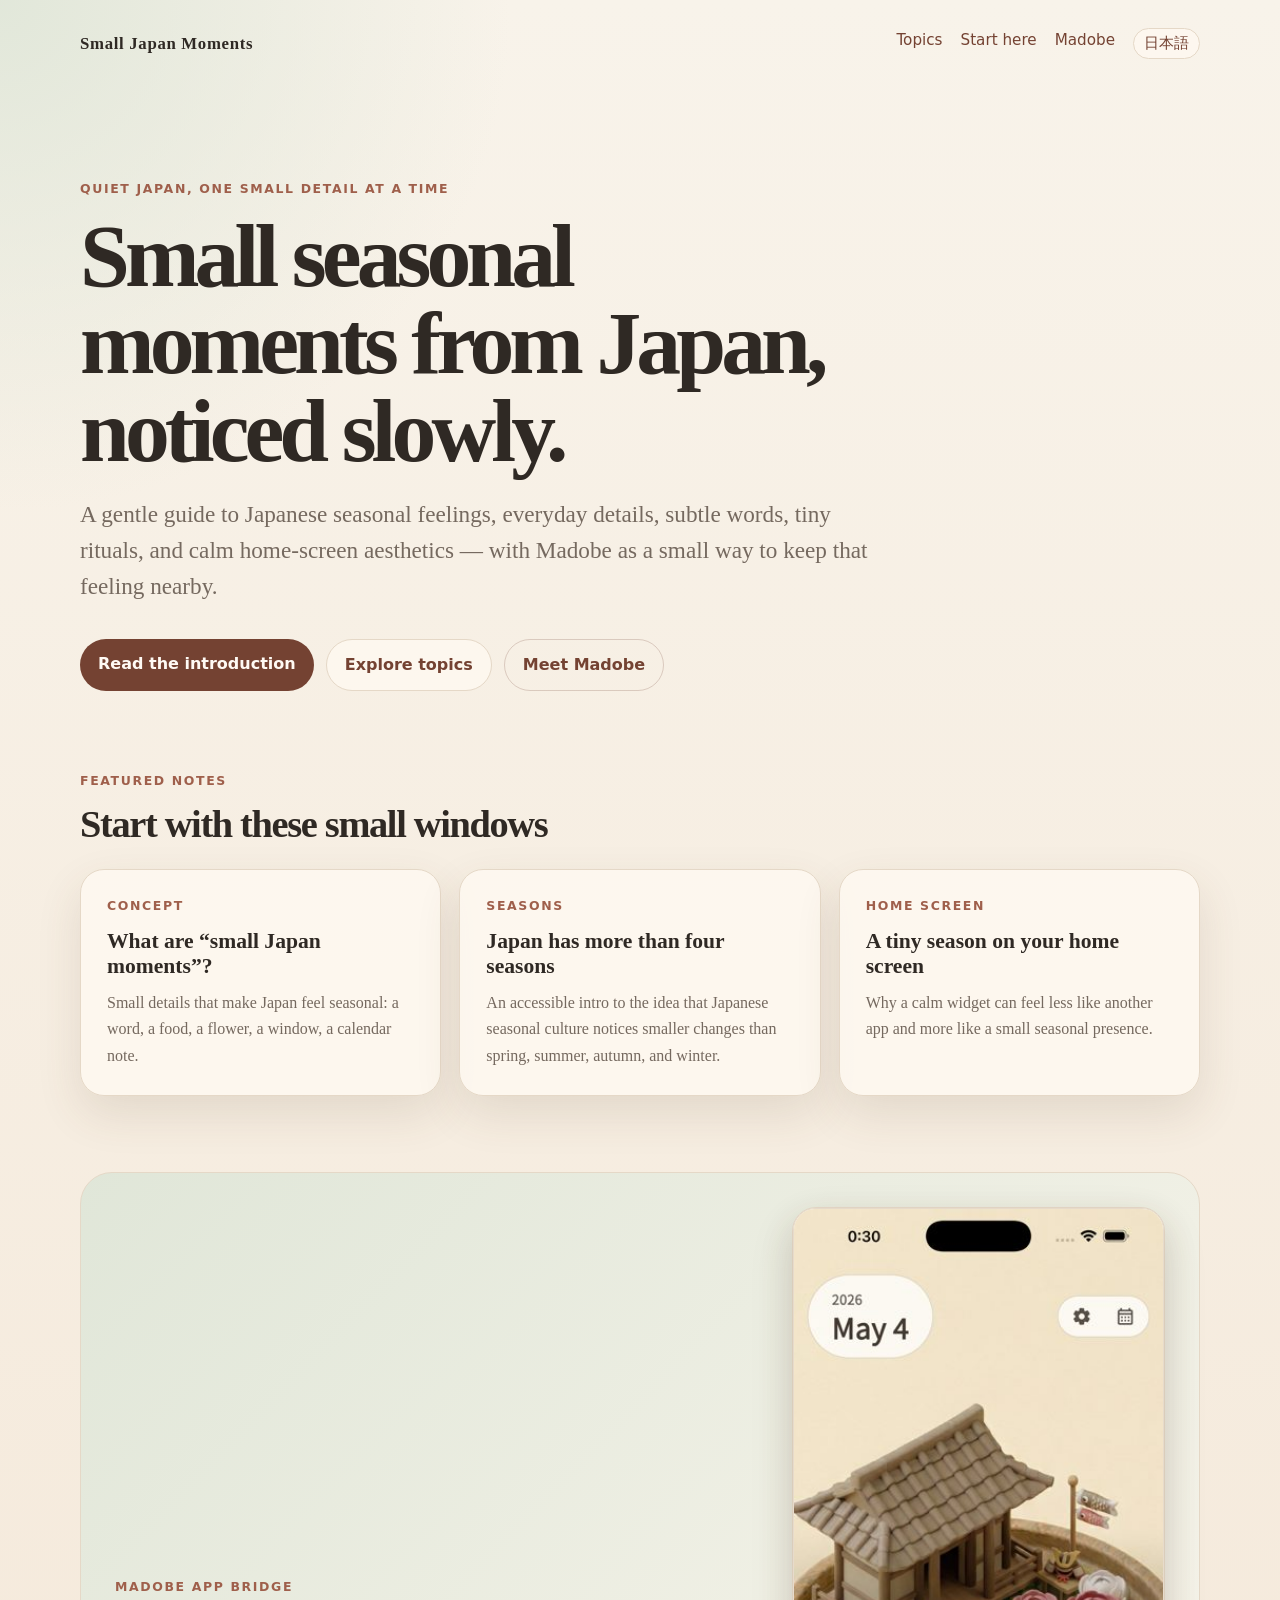
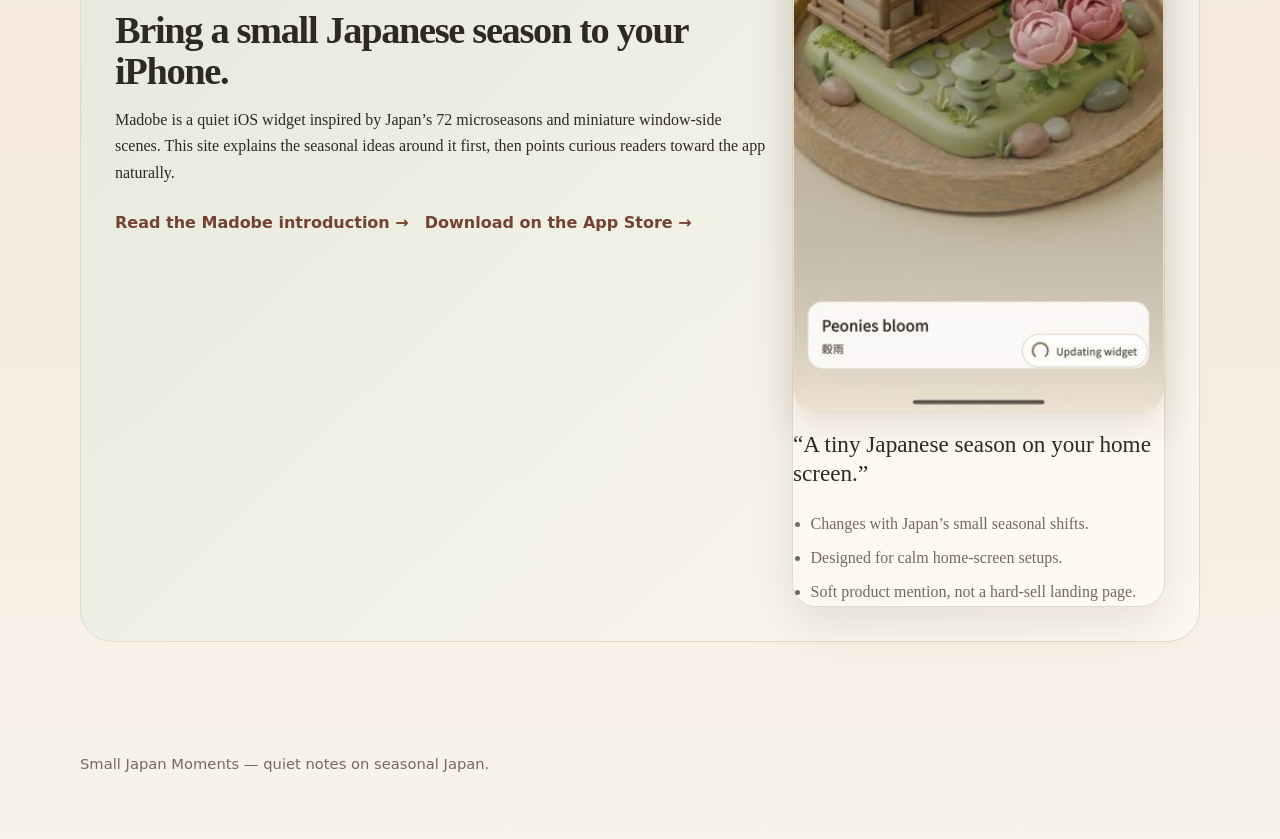
==== index.html @ ea88d4c5 "openclaw: add Madobe app store CTA and screenshots" ====
<!doctype html>
<html lang="en">
  <head>
    <meta charset="utf-8">
    <meta name="viewport" content="width=device-width, initial-scale=1">
    <title>Small Japan Moments | Quiet Japanese seasons and Madobe</title>
    <meta name="description" content="Quiet notes on Japanese seasons, small daily rituals, subtle words, cozy home-screen moments, and Madobe — a tiny Japanese season for your iPhone.">
    <link rel="stylesheet" href="styles.css">
    <link rel="alternate" hreflang="ja" href="ja/index.html">
    <link rel="alternate" hreflang="en" href="index.html">
  </head>
  <body>
    <header class="site-header">
      <a class="brand" href="index.html">Small Japan Moments</a>
      <nav aria-label="Main navigation">
        <a href="topics.html">Topics</a>
        <a href="articles/what-are-small-japan-moments.html">Start here</a>
        <a href="madobe.html">Madobe</a>
        <a class="lang-switch" href="ja/index.html" lang="ja">日本語</a>
      </nav>
    </header>

    <main>
      <section class="hero">
        <p class="eyebrow">Quiet Japan, one small detail at a time</p>
        <h1>Small seasonal moments from Japan, noticed slowly.</h1>
        <p class="lead">A gentle guide to Japanese seasonal feelings, everyday details, subtle words, tiny rituals, and calm home-screen aesthetics — with Madobe as a small way to keep that feeling nearby.</p>
        <div class="hero-actions">
          <a class="button" href="articles/what-are-small-japan-moments.html">Read the introduction</a>
          <a class="button secondary" href="topics.html">Explore topics</a>
          <a class="button ghost" href="madobe.html">Meet Madobe</a>
        </div>
      </section>

      <section class="grid-section" aria-labelledby="featured-title">
        <div class="section-heading">
          <p class="eyebrow">Featured notes</p>
          <h2 id="featured-title">Start with these small windows</h2>
        </div>
        <div class="card-grid">
          <article class="card">
            <p class="card-kicker">Concept</p>
            <h3><a href="articles/what-are-small-japan-moments.html">What are “small Japan moments”?</a></h3>
            <p>Small details that make Japan feel seasonal: a word, a food, a flower, a window, a calendar note.</p>
          </article>
          <article class="card">
            <p class="card-kicker">Seasons</p>
            <h3><a href="articles/japan-has-more-than-four-seasons.html">Japan has more than four seasons</a></h3>
            <p>An accessible intro to the idea that Japanese seasonal culture notices smaller changes than spring, summer, autumn, and winter.</p>
          </article>
          <article class="card">
            <p class="card-kicker">Home screen</p>
            <h3><a href="articles/a-tiny-season-on-your-home-screen.html">A tiny season on your home screen</a></h3>
            <p>Why a calm widget can feel less like another app and more like a small seasonal presence.</p>
          </article>
        </div>
      </section>

      <section class="madobe-bridge" aria-labelledby="madobe-title">
        <div>
          <p class="eyebrow">Madobe app bridge</p>
          <h2 id="madobe-title">Bring a small Japanese season to your iPhone.</h2>
          <p>Madobe is a quiet iOS widget inspired by Japan’s 72 microseasons and miniature window-side scenes. This site explains the seasonal ideas around it first, then points curious readers toward the app naturally.</p>
          <div class="inline-actions">
            <a class="text-link" href="madobe.html">Read the Madobe introduction →</a>
            <a class="text-link" href="https://apps.apple.com/app/id6761128780">Download on the App Store →</a>
          </div>
        </div>
        <div class="bridge-box">
          <img class="bridge-image" src="assets/madobe/madobe-peonies.jpg" alt="Madobe iPhone screen showing a miniature seasonal scene with peonies.">
          <p class="quote">“A tiny Japanese season on your home screen.”</p>
          <ul class="quiet-list">
            <li>Changes with Japan’s small seasonal shifts.</li>
            <li>Designed for calm home-screen setups.</li>
            <li>Soft product mention, not a hard-sell landing page.</li>
          </ul>
        </div>
      </section>
    </main>

    <footer class="site-footer">
      <p>Small Japan Moments — quiet notes on seasonal Japan.</p>
    </footer>
  </body>
</html>
---- styles.css ----
:root {
  --bg: #f8f3ea;
  --paper: #fffaf2;
  --ink: #2f2924;
  --muted: #75695f;
  --line: #e5d8c7;
  --accent: #9f5f4b;
  --accent-dark: #744232;
  --sage: #dfe6d8;
  --shadow: 0 18px 45px rgba(87, 64, 45, 0.12);
}

* { box-sizing: border-box; }

body {
  margin: 0;
  font-family: Georgia, "Times New Roman", serif;
  color: var(--ink);
  background:
    radial-gradient(circle at top left, rgba(223, 230, 216, 0.9), transparent 32rem),
    linear-gradient(180deg, var(--bg), #f5eadc 70%, var(--bg));
  line-height: 1.65;
}

a { color: var(--accent-dark); }

a:hover { color: var(--accent); }

.site-header,
.site-footer {
  width: min(1120px, calc(100% - 32px));
  margin: 0 auto;
}

.site-header {
  display: flex;
  justify-content: space-between;
  gap: 24px;
  align-items: center;
  padding: 28px 0;
}

.brand {
  color: var(--ink);
  font-size: 1.05rem;
  font-weight: 700;
  letter-spacing: 0.04em;
  text-decoration: none;
}

nav {
  display: flex;
  gap: 18px;
  font-family: ui-sans-serif, system-ui, -apple-system, BlinkMacSystemFont, "Segoe UI", sans-serif;
  font-size: 0.95rem;
}

nav a { text-decoration: none; }

main {
  width: min(1120px, calc(100% - 32px));
  margin: 0 auto;
}

.hero {
  padding: 92px 0 80px;
  max-width: 820px;
}

.eyebrow,
.card-kicker {
  margin: 0 0 12px;
  color: var(--accent);
  font-family: ui-sans-serif, system-ui, -apple-system, BlinkMacSystemFont, "Segoe UI", sans-serif;
  font-size: 0.78rem;
  font-weight: 700;
  letter-spacing: 0.13em;
  text-transform: uppercase;
}

h1,
h2,
h3,
p { margin-top: 0; }

h1 {
  margin-bottom: 22px;
  font-size: clamp(2.6rem, 7vw, 5.9rem);
  line-height: 0.98;
  letter-spacing: -0.055em;
}

h2 {
  margin-bottom: 14px;
  font-size: clamp(1.8rem, 3vw, 3rem);
  line-height: 1.08;
  letter-spacing: -0.035em;
}

h3 {
  margin-bottom: 10px;
  font-size: 1.35rem;
  line-height: 1.18;
}

.lead {
  color: var(--muted);
  font-size: clamp(1.15rem, 2vw, 1.45rem);
  line-height: 1.55;
}

.hero-actions {
  display: flex;
  flex-wrap: wrap;
  gap: 12px;
  margin-top: 34px;
}

.button {
  display: inline-flex;
  border-radius: 999px;
  padding: 12px 18px;
  background: var(--accent-dark);
  color: #fffaf4;
  font-family: ui-sans-serif, system-ui, -apple-system, BlinkMacSystemFont, "Segoe UI", sans-serif;
  font-weight: 700;
  text-decoration: none;
}

.button.secondary {
  border: 1px solid var(--line);
  background: rgba(255, 250, 242, 0.74);
  color: var(--accent-dark);
}

.button.ghost {
  border: 1px solid rgba(116, 66, 50, 0.22);
  background: transparent;
  color: var(--accent-dark);
}

.text-link {
  display: inline-flex;
  margin-top: 8px;
  color: var(--accent-dark);
  font-family: ui-sans-serif, system-ui, -apple-system, BlinkMacSystemFont, "Segoe UI", sans-serif;
  font-weight: 700;
  text-decoration: none;
}

.quiet-list {
  margin: 16px 0 0;
  padding-left: 1.1rem;
  color: var(--muted);
}

.quiet-list li + li { margin-top: 8px; }

.feature-stack {
  display: grid;
  gap: 18px;
  margin-top: 34px;
}

.feature-stack section {
  border-left: 3px solid var(--accent);
  padding-left: 20px;
}

.cta-box h2 { margin-bottom: 10px; }

.grid-section,
.madobe-bridge,
.page,
.article {
  margin-bottom: 76px;
}

.section-heading {
  max-width: 720px;
  margin-bottom: 24px;
}

.card-grid {
  display: grid;
  grid-template-columns: repeat(3, minmax(0, 1fr));
  gap: 18px;
}

.card,
.note-box,
.topic-list section,
.bridge-box {
  border: 1px solid var(--line);
  border-radius: 24px;
  background: rgba(255, 250, 242, 0.78);
  box-shadow: var(--shadow);
}

.card { padding: 26px; }
.card h3 a { color: var(--ink); text-decoration: none; }
.card p:last-child { color: var(--muted); margin-bottom: 0; }

.madobe-bridge {
  display: grid;
  grid-template-columns: minmax(0, 1.4fr) minmax(280px, 0.8fr);
  gap: 24px;
  align-items: center;
  padding: 34px;
  border-radius: 32px;
  background: linear-gradient(135deg, rgba(223, 230, 216, 0.95), rgba(255, 250, 242, 0.88));
  border: 1px solid var(--line);
}

.quote {
  font-size: 1.45rem;
  line-height: 1.25;
}

.muted { color: var(--muted); }

.page,
.article {
  max-width: 780px;
  padding-top: 58px;
}

.article p:not(.eyebrow),
.page p:not(.eyebrow) {
  font-size: 1.08rem;
}

.note-box {
  margin-top: 34px;
  padding: 24px;
}

.topic-list {
  display: grid;
  gap: 16px;
  margin-top: 32px;
}

.topic-list section { padding: 24px; }
.topic-list p { color: var(--muted); margin-bottom: 0; }

.site-footer {
  padding: 34px 0 48px;
  color: var(--muted);
  font-family: ui-sans-serif, system-ui, -apple-system, BlinkMacSystemFont, "Segoe UI", sans-serif;
  font-size: 0.92rem;
}

@media (max-width: 760px) {
  .site-header {
    align-items: flex-start;
    flex-direction: column;
  }

  .hero { padding-top: 54px; }

  .card-grid,
  .madobe-bridge {
    grid-template-columns: 1fr;
  }

  .madobe-bridge { padding: 24px; }
}

.lang-switch {
  border: 1px solid var(--line);
  border-radius: 999px;
  padding: 2px 10px;
  background: rgba(255, 250, 242, 0.72);
}

:lang(ja) body {
  font-family: "Hiragino Mincho ProN", "Yu Mincho", YuMincho, "Noto Serif JP", Georgia, serif;
}

:lang(ja) nav,
:lang(ja) .eyebrow,
:lang(ja) .card-kicker,
:lang(ja) .button,
:lang(ja) .site-footer {
  font-family: ui-sans-serif, system-ui, -apple-system, BlinkMacSystemFont, "Segoe UI", "Hiragino Sans", "Yu Gothic", sans-serif;
}

.inline-actions {
  display: flex;
  flex-wrap: wrap;
  gap: 16px;
  align-items: center;
}

.bridge-image,
.app-hero img,
.screenshot-grid img {
  display: block;
  width: 100%;
  height: auto;
  border-radius: 22px;
  border: 1px solid rgba(229, 216, 199, 0.9);
  box-shadow: 0 14px 34px rgba(87, 64, 45, 0.14);
}

.bridge-image {
  margin-bottom: 18px;
}

.app-hero {
  max-width: 460px;
  margin: 34px 0 12px;
}

.screenshot-gallery {
  margin-top: 42px;
}

.screenshot-grid {
  display: grid;
  grid-template-columns: repeat(3, minmax(0, 1fr));
  gap: 16px;
  margin-top: 20px;
}

.cta-box .button {
  margin-top: 10px;
}

@media (max-width: 760px) {
  .screenshot-grid {
    grid-template-columns: 1fr;
  }

  .app-hero {
    max-width: 100%;
  }
}
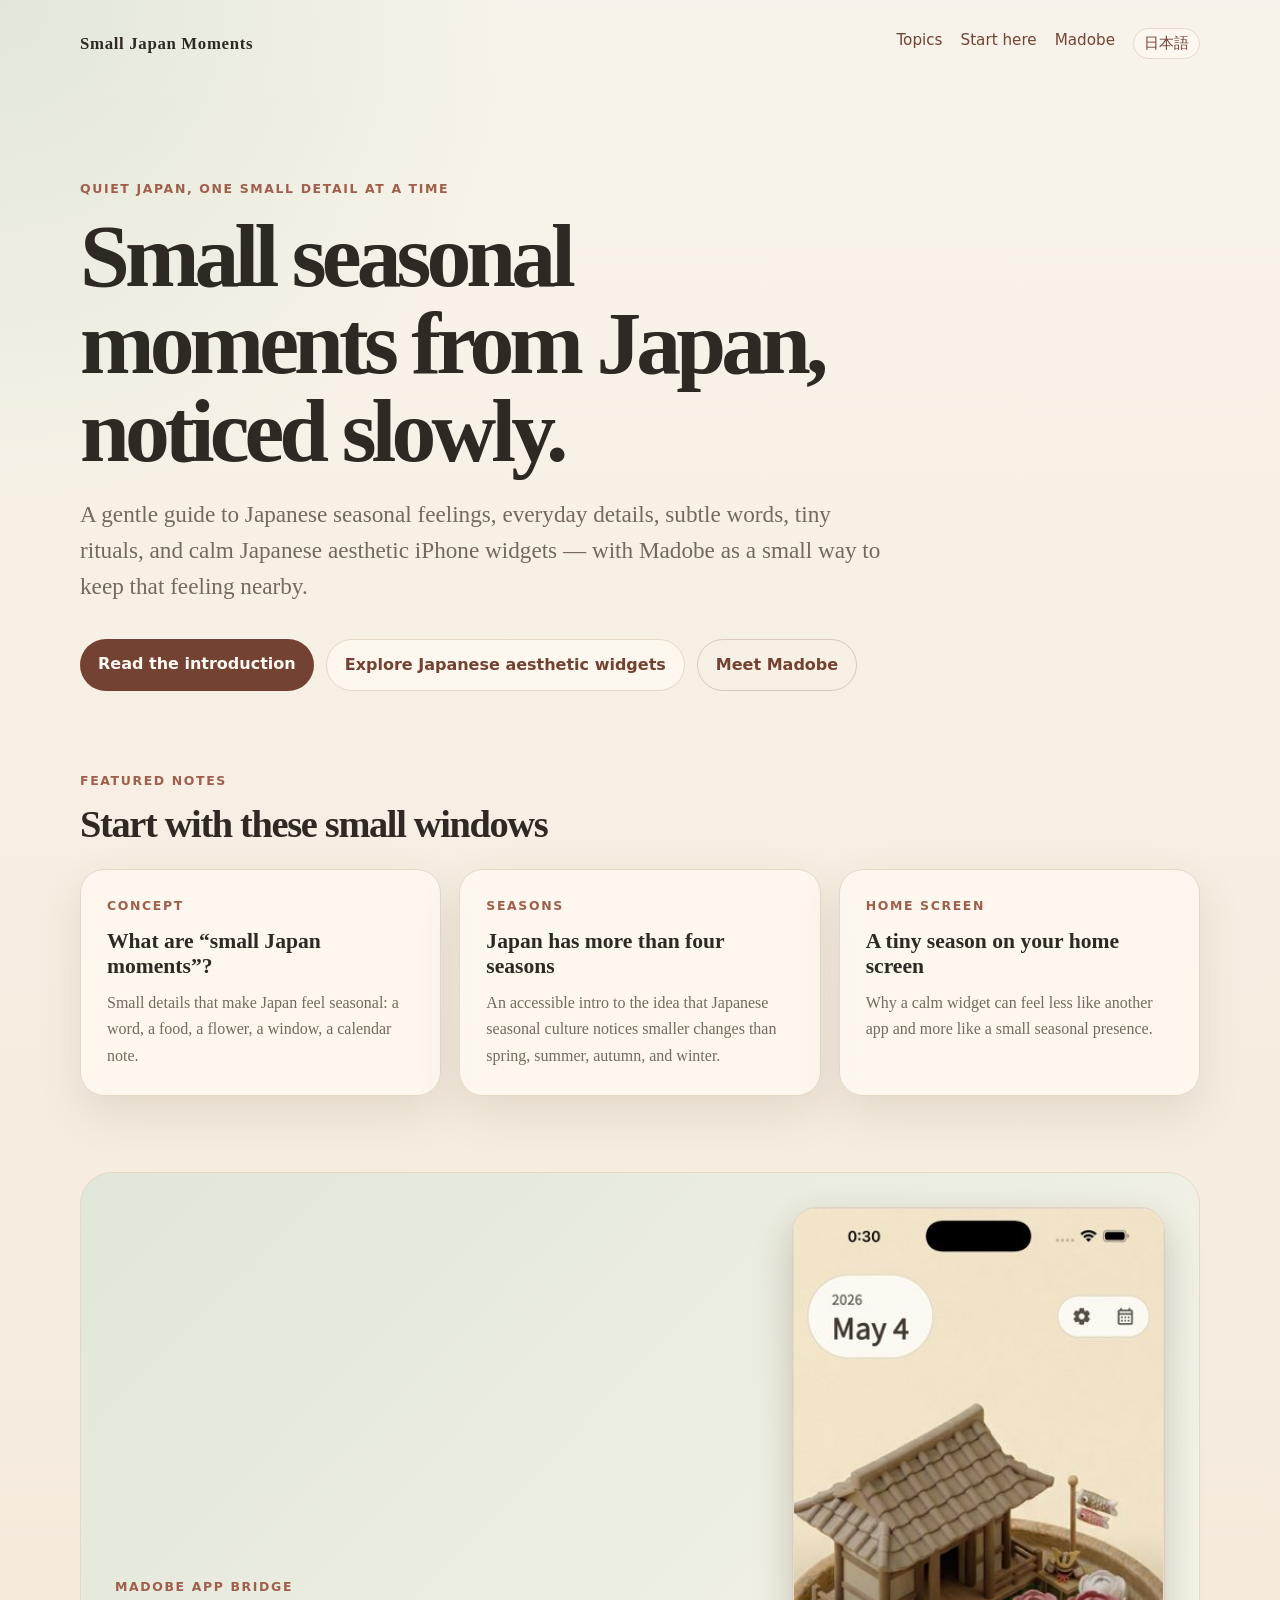
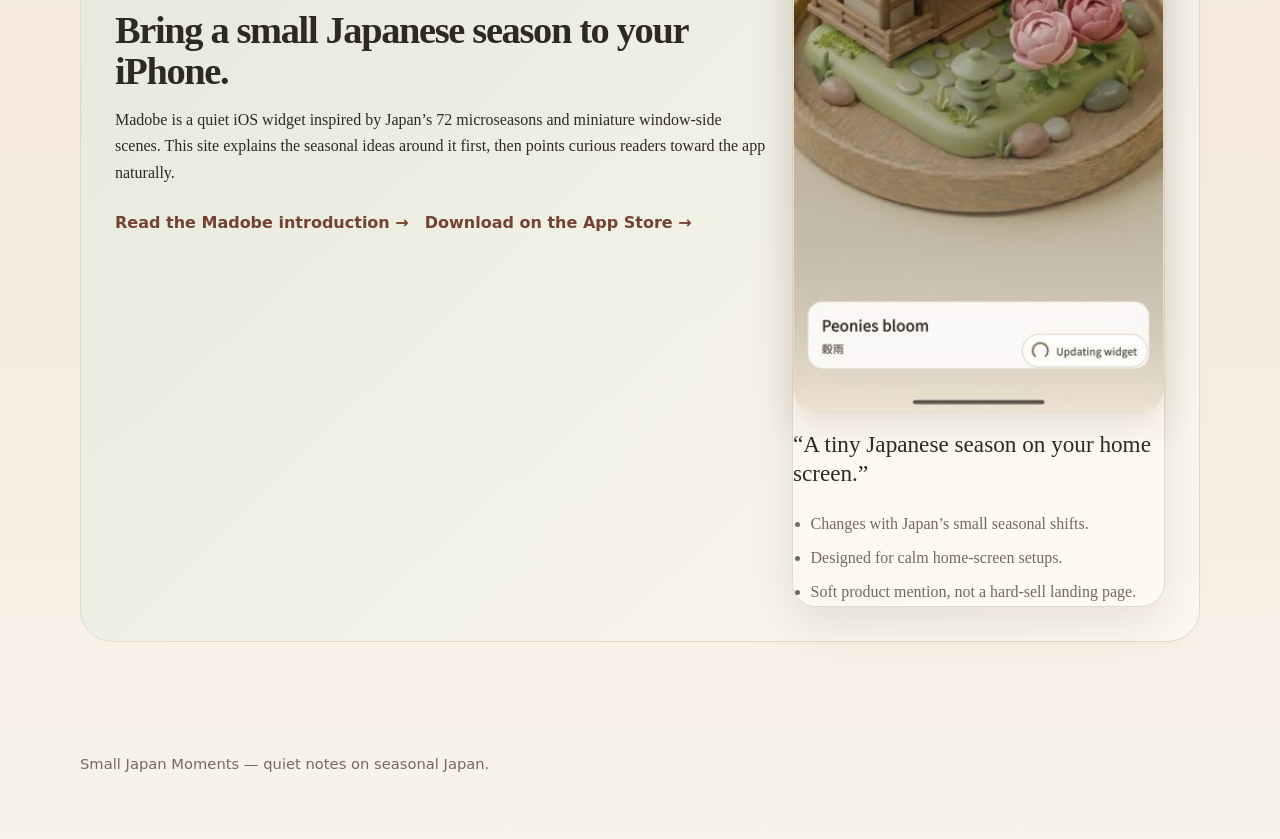
==== commit 9fddee8c: "Improve Japanese widget homepage intent" ====
--- a/index.html
+++ b/index.html
@@ -24,10 +24,10 @@
       <section class="hero">
         <p class="eyebrow">Quiet Japan, one small detail at a time</p>
         <h1>Small seasonal moments from Japan, noticed slowly.</h1>
-        <p class="lead">A gentle guide to Japanese seasonal feelings, everyday details, subtle words, tiny rituals, and calm home-screen aesthetics — with Madobe as a small way to keep that feeling nearby.</p>
+        <p class="lead">A gentle guide to Japanese seasonal feelings, everyday details, subtle words, tiny rituals, and calm Japanese aesthetic iPhone widgets — with Madobe as a small way to keep that feeling nearby.</p>
         <div class="hero-actions">
           <a class="button" href="articles/what-are-small-japan-moments.html">Read the introduction</a>
-          <a class="button secondary" href="topics.html">Explore topics</a>
+          <a class="button secondary" href="topics.html">Explore Japanese aesthetic widgets</a>
           <a class="button ghost" href="madobe.html">Meet Madobe</a>
         </div>
       </section>
--- a/styles.css
+++ b/styles.css
@@ -337,3 +337,49 @@
     max-width: 100%;
   }
 }
+
+.topic-chooser {
+  margin: 34px 0;
+  padding: 24px;
+  border: 1px solid var(--line);
+  border-radius: 24px;
+  background: rgba(255, 250, 242, 0.72);
+}
+
+.topic-chooser h2 {
+  margin-top: 0;
+}
+
+.chooser-grid {
+  display: grid;
+  grid-template-columns: repeat(3, minmax(0, 1fr));
+  gap: 14px;
+}
+
+.chooser-grid a {
+  display: block;
+  padding: 18px;
+  border: 1px solid rgba(229, 216, 199, 0.9);
+  border-radius: 18px;
+  background: rgba(255, 255, 255, 0.72);
+  text-decoration: none;
+  color: inherit;
+}
+
+.chooser-grid strong,
+.chooser-grid span {
+  display: block;
+}
+
+.chooser-grid span {
+  margin-top: 8px;
+  color: var(--muted);
+  font-size: 0.95rem;
+  line-height: 1.55;
+}
+
+@media (max-width: 760px) {
+  .chooser-grid {
+    grid-template-columns: 1fr;
+  }
+}
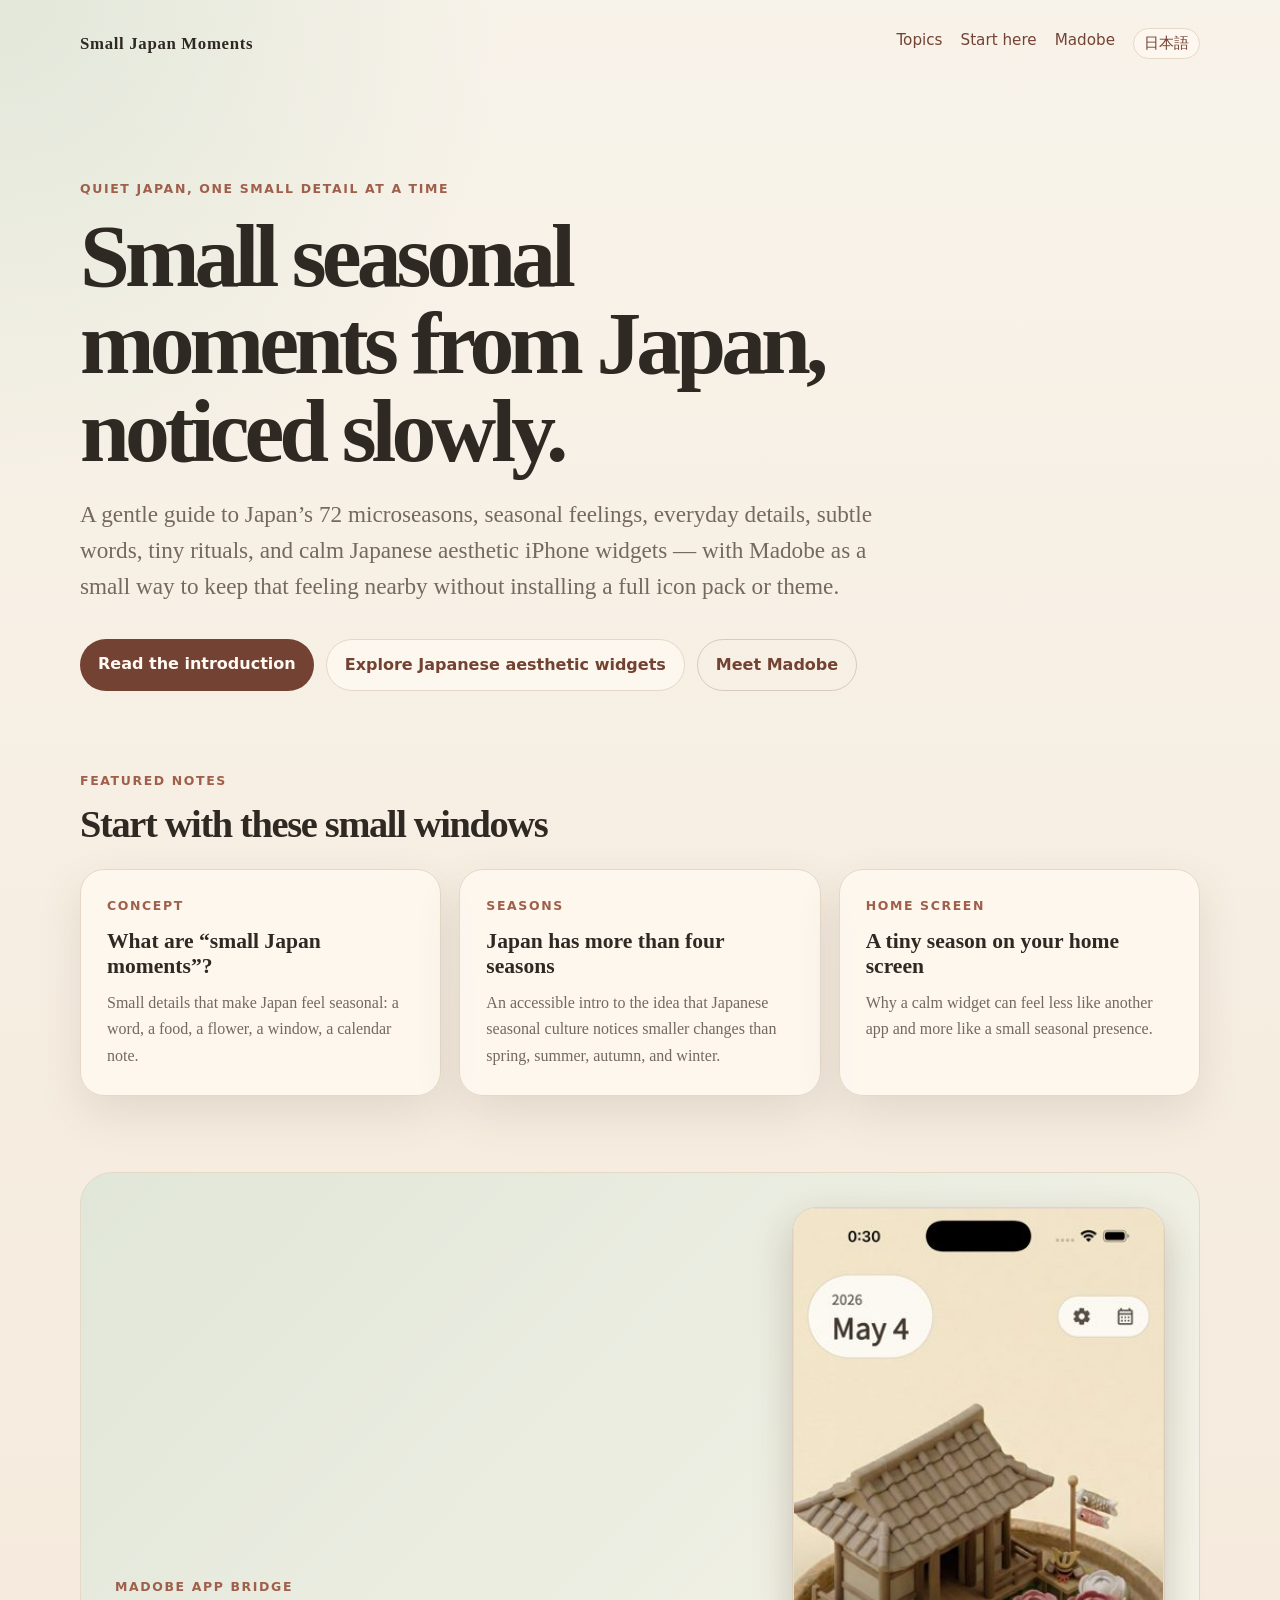
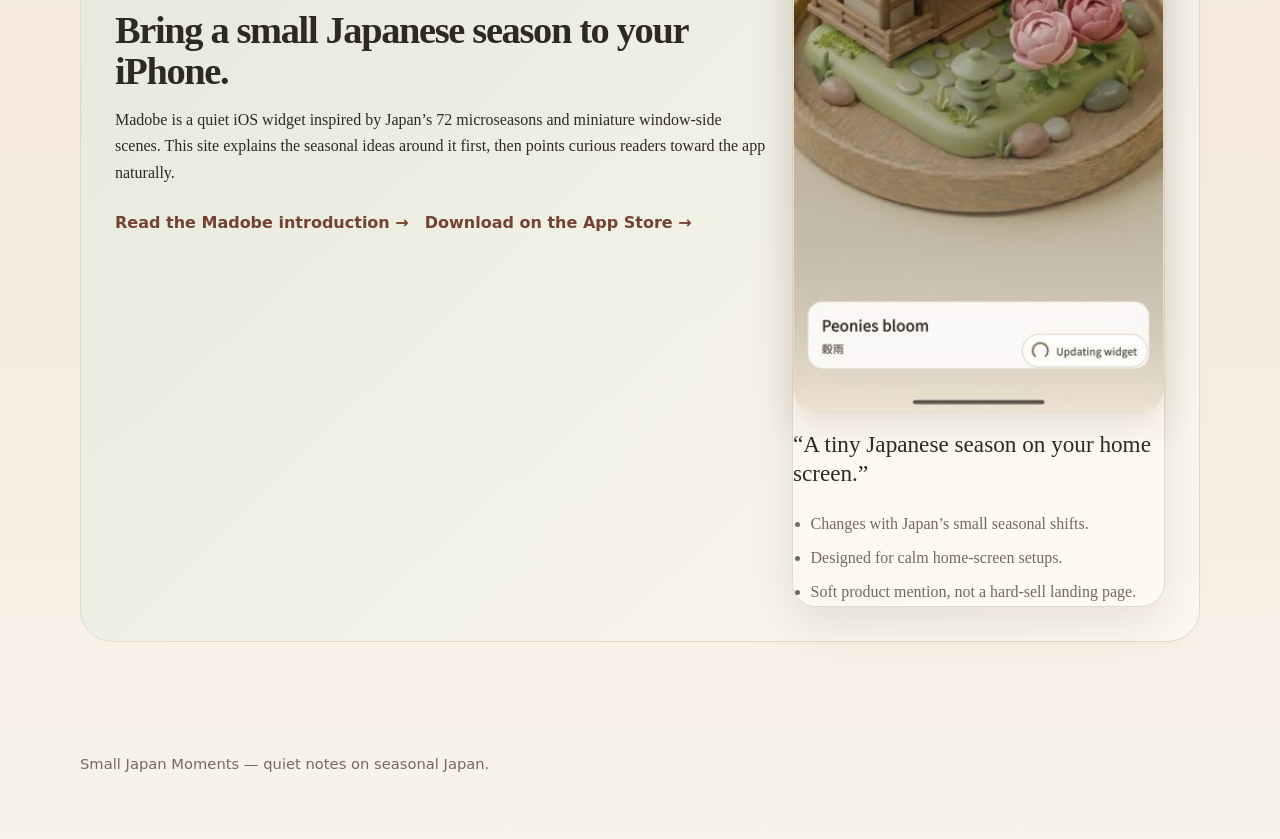
==== commit 0a26474f: "Refine homepage SEO for microseasons widgets" ====
--- a/index.html
+++ b/index.html
@@ -3,8 +3,8 @@
   <head>
     <meta charset="utf-8">
     <meta name="viewport" content="width=device-width, initial-scale=1">
-    <title>Small Japan Moments | Quiet Japanese seasons and Madobe</title>
-    <meta name="description" content="Quiet notes on Japanese seasons, small daily rituals, subtle words, cozy home-screen moments, and Madobe — a tiny Japanese season for your iPhone.">
+    <title>Small Japan Moments | 72 Microseasons and Japanese Aesthetic Widgets</title>
+    <meta name="description" content="Quiet notes on Japan’s 72 microseasons, small daily rituals, subtle words, calm Japanese aesthetic widgets, and Madobe — a tiny Japanese season for your iPhone.">
     <link rel="stylesheet" href="styles.css">
     <link rel="alternate" hreflang="ja" href="ja/index.html">
     <link rel="alternate" hreflang="en" href="index.html">
@@ -24,7 +24,7 @@
       <section class="hero">
         <p class="eyebrow">Quiet Japan, one small detail at a time</p>
         <h1>Small seasonal moments from Japan, noticed slowly.</h1>
-        <p class="lead">A gentle guide to Japanese seasonal feelings, everyday details, subtle words, tiny rituals, and calm Japanese aesthetic iPhone widgets — with Madobe as a small way to keep that feeling nearby.</p>
+        <p class="lead">A gentle guide to Japan’s 72 microseasons, seasonal feelings, everyday details, subtle words, tiny rituals, and calm Japanese aesthetic iPhone widgets — with Madobe as a small way to keep that feeling nearby without installing a full icon pack or theme.</p>
         <div class="hero-actions">
           <a class="button" href="articles/what-are-small-japan-moments.html">Read the introduction</a>
           <a class="button secondary" href="topics.html">Explore Japanese aesthetic widgets</a>
--- a/styles.css
+++ b/styles.css
@@ -350,6 +350,12 @@
   margin-top: 0;
 }
 
+.section-note {
+  margin: 0 0 18px;
+  color: var(--muted);
+  line-height: 1.65;
+}
+
 .chooser-grid {
   display: grid;
   grid-template-columns: repeat(3, minmax(0, 1fr));
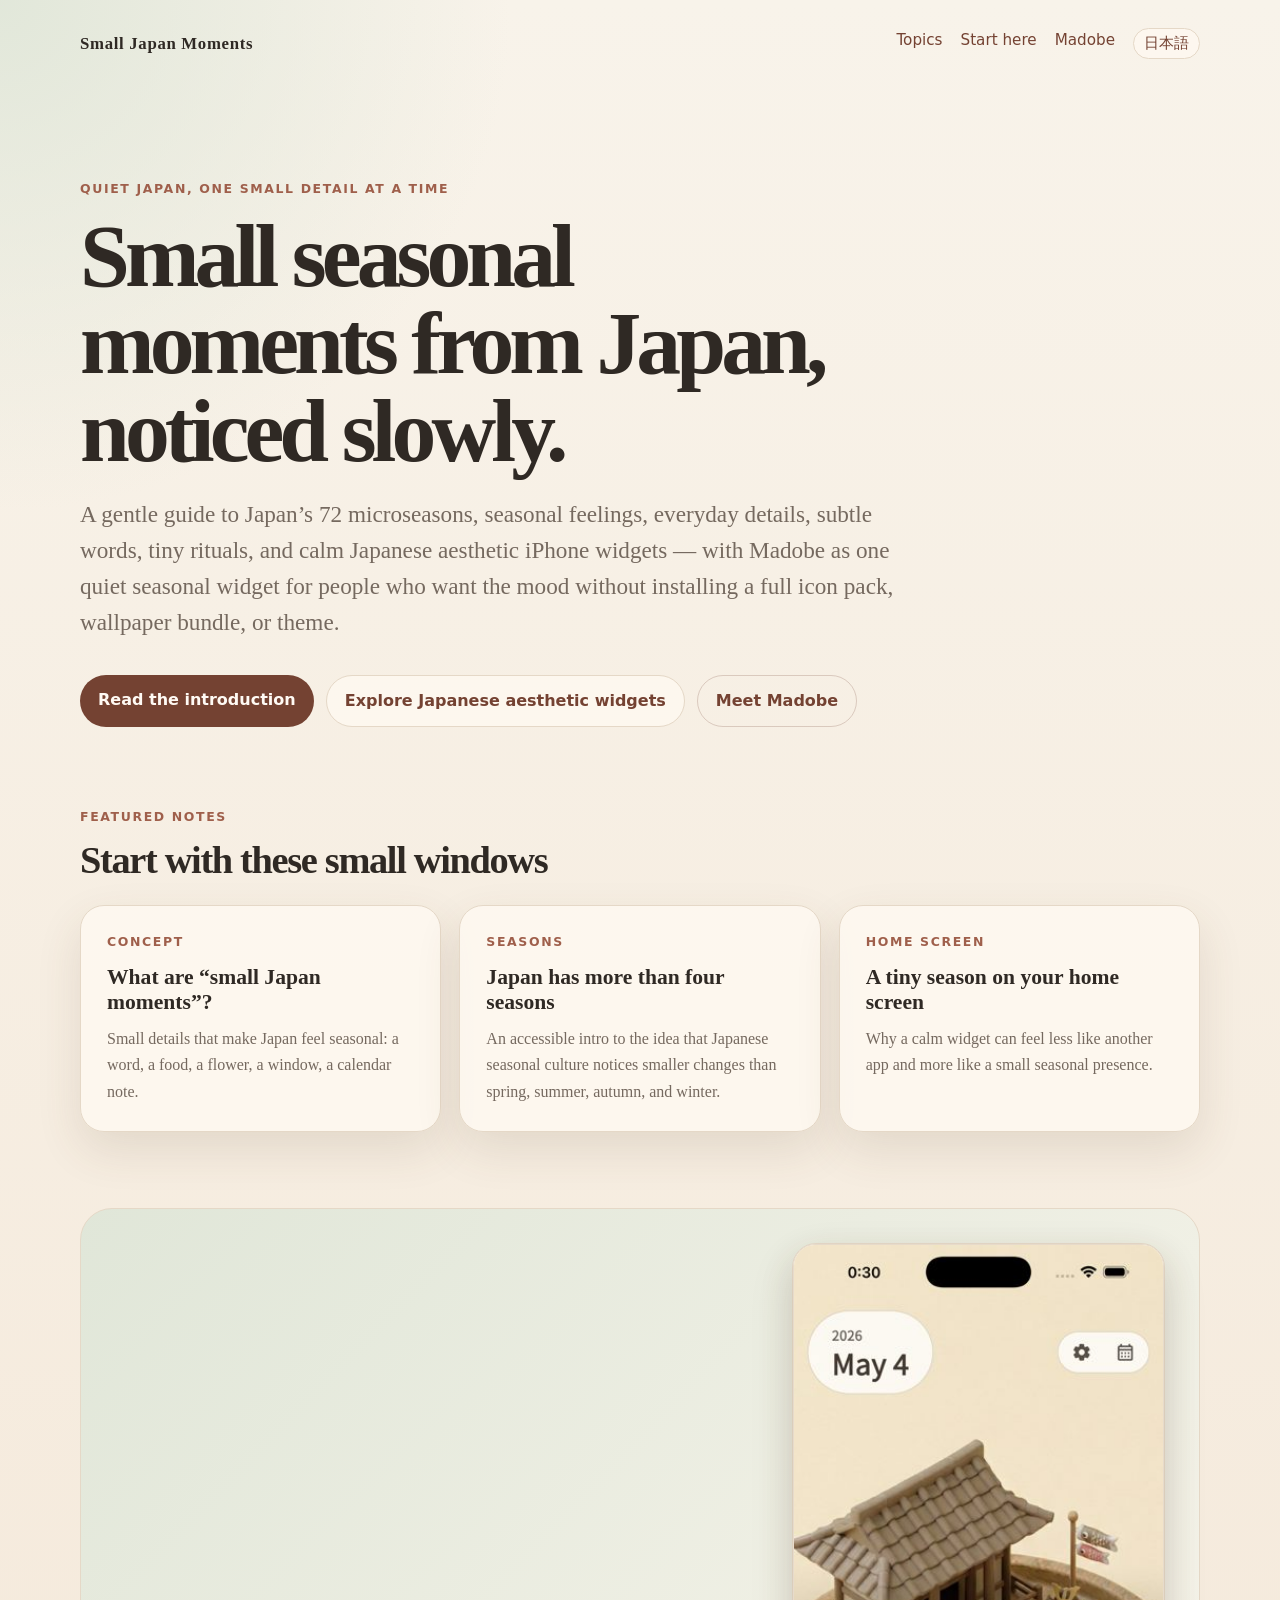
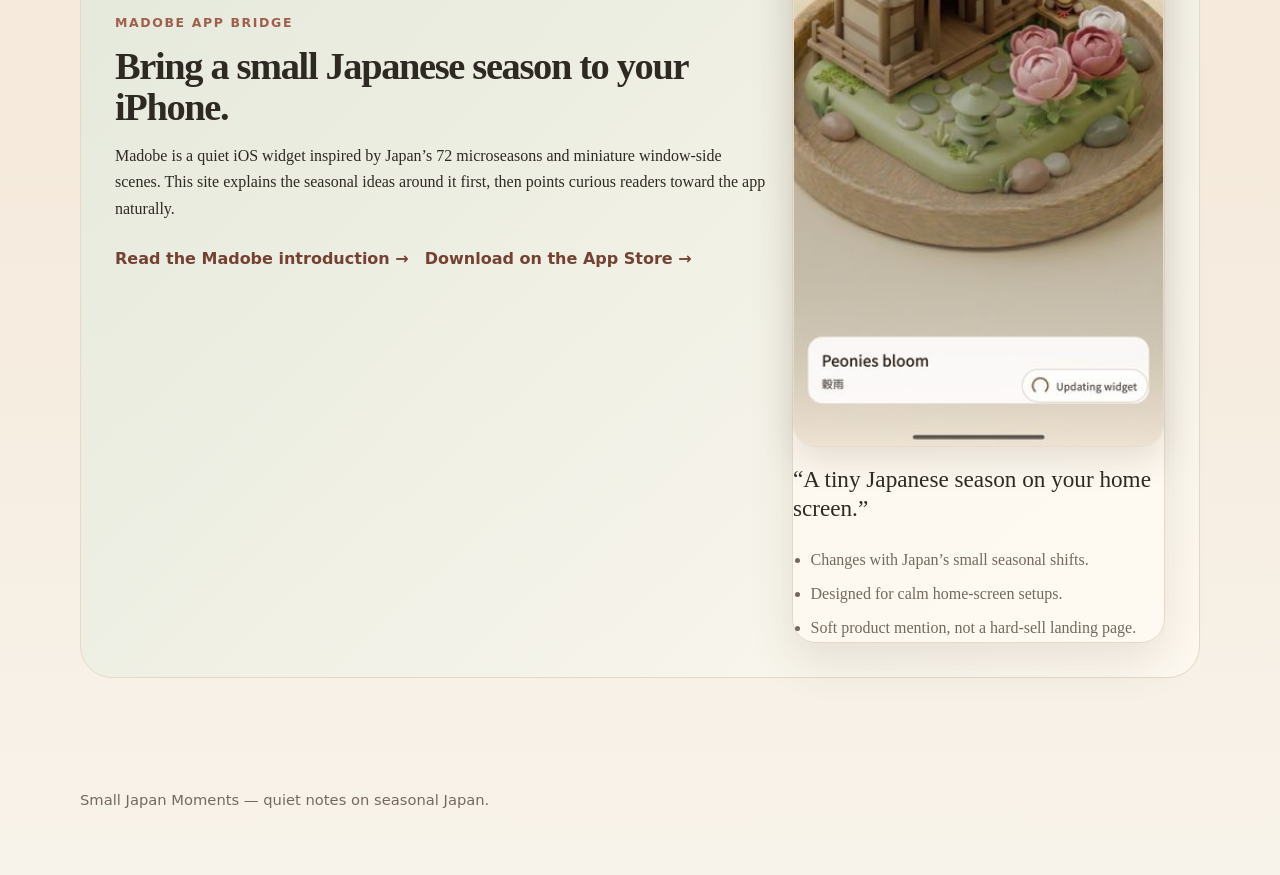
==== commit 840ac3aa: "Clarify quiet widget positioning" ====
--- a/index.html
+++ b/index.html
@@ -6,6 +6,7 @@
     <title>Small Japan Moments | 72 Microseasons and Japanese Aesthetic Widgets</title>
     <meta name="description" content="Quiet notes on Japan’s 72 microseasons, small daily rituals, subtle words, calm Japanese aesthetic widgets, and Madobe — a tiny Japanese season for your iPhone.">
     <link rel="stylesheet" href="styles.css">
+    <link rel="canonical" href="https://plumahatchery.github.io/small-japan-moments/">
     <link rel="alternate" hreflang="ja" href="ja/index.html">
     <link rel="alternate" hreflang="en" href="index.html">
   </head>
@@ -24,7 +25,7 @@
       <section class="hero">
         <p class="eyebrow">Quiet Japan, one small detail at a time</p>
         <h1>Small seasonal moments from Japan, noticed slowly.</h1>
-        <p class="lead">A gentle guide to Japan’s 72 microseasons, seasonal feelings, everyday details, subtle words, tiny rituals, and calm Japanese aesthetic iPhone widgets — with Madobe as a small way to keep that feeling nearby without installing a full icon pack or theme.</p>
+        <p class="lead">A gentle guide to Japan’s 72 microseasons, seasonal feelings, everyday details, subtle words, tiny rituals, and calm Japanese aesthetic iPhone widgets — with Madobe as one quiet seasonal widget for people who want the mood without installing a full icon pack, wallpaper bundle, or theme.</p>
         <div class="hero-actions">
           <a class="button" href="articles/what-are-small-japan-moments.html">Read the introduction</a>
           <a class="button secondary" href="topics.html">Explore Japanese aesthetic widgets</a>
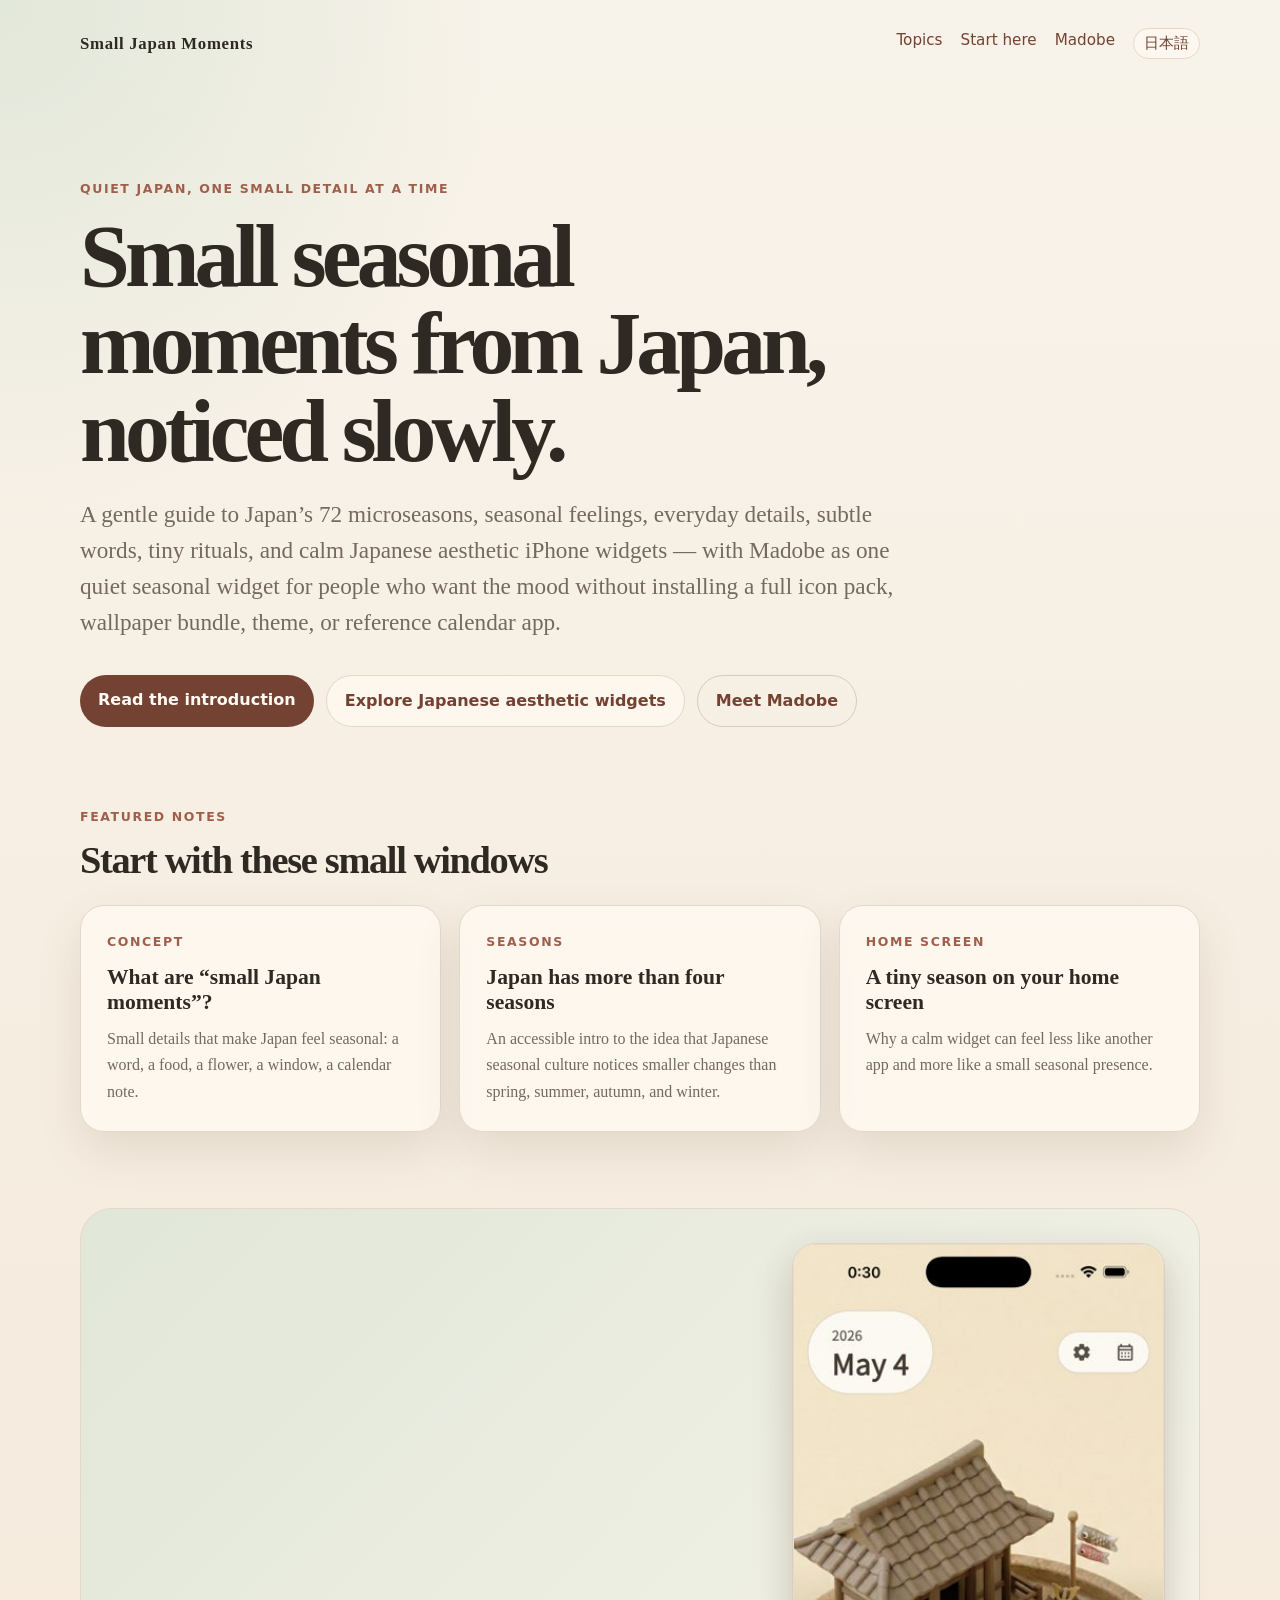
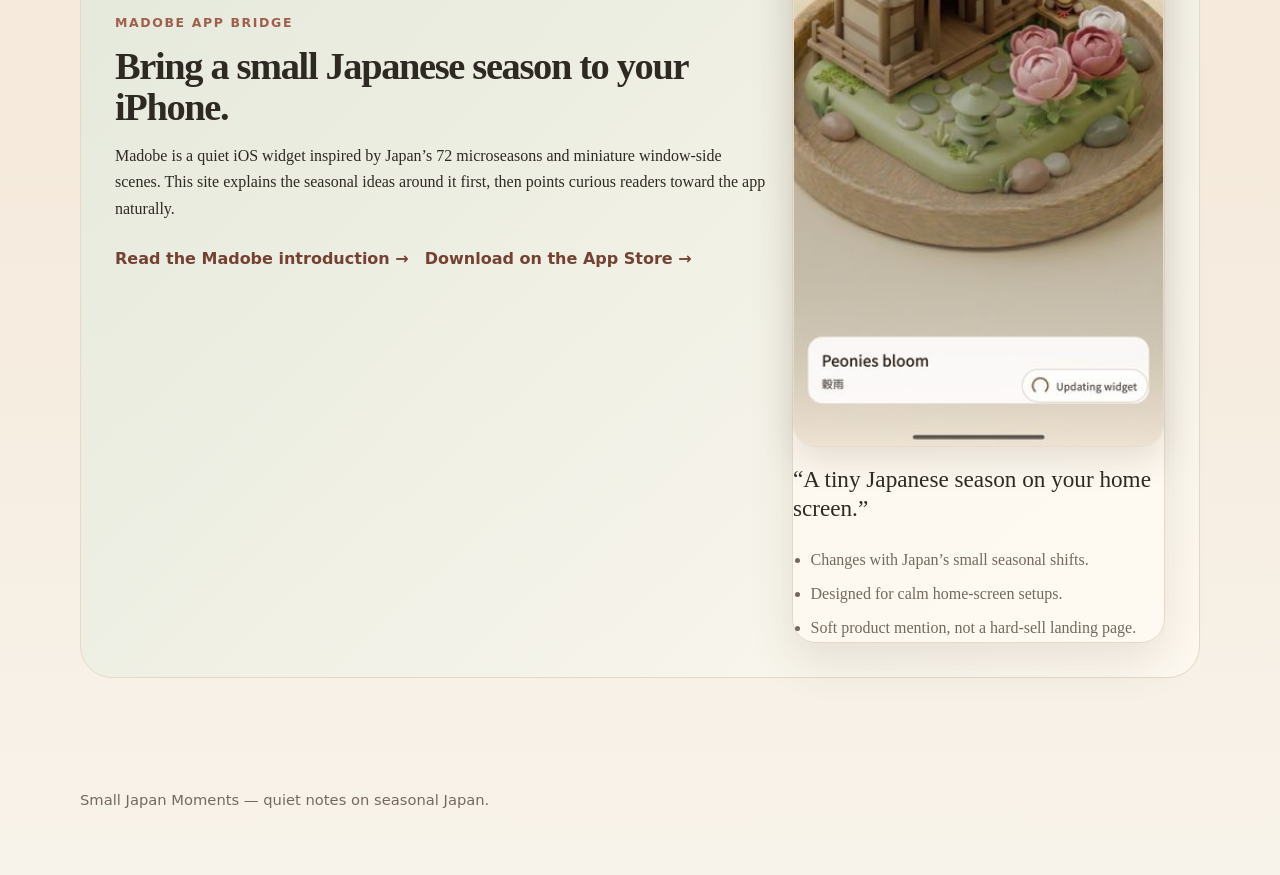
==== commit 991571ab: "Improve homepage search intent copy" ====
--- a/index.html
+++ b/index.html
@@ -3,8 +3,8 @@
   <head>
     <meta charset="utf-8">
     <meta name="viewport" content="width=device-width, initial-scale=1">
-    <title>Small Japan Moments | 72 Microseasons and Japanese Aesthetic Widgets</title>
-    <meta name="description" content="Quiet notes on Japan’s 72 microseasons, small daily rituals, subtle words, calm Japanese aesthetic widgets, and Madobe — a tiny Japanese season for your iPhone.">
+    <title>Japanese Aesthetic iPhone Widget for 72 Microseasons | Small Japan Moments</title>
+    <meta name="description" content="Explore Japan’s 72 microseasons and calm Japanese aesthetic iPhone widget ideas — including Madobe, one tiny seasonal window instead of a full theme pack or calendar app.">
     <link rel="stylesheet" href="styles.css">
     <link rel="canonical" href="https://plumahatchery.github.io/small-japan-moments/">
     <link rel="alternate" hreflang="ja" href="ja/index.html">
@@ -25,7 +25,7 @@
       <section class="hero">
         <p class="eyebrow">Quiet Japan, one small detail at a time</p>
         <h1>Small seasonal moments from Japan, noticed slowly.</h1>
-        <p class="lead">A gentle guide to Japan’s 72 microseasons, seasonal feelings, everyday details, subtle words, tiny rituals, and calm Japanese aesthetic iPhone widgets — with Madobe as one quiet seasonal widget for people who want the mood without installing a full icon pack, wallpaper bundle, or theme.</p>
+        <p class="lead">A gentle guide to Japan’s 72 microseasons, seasonal feelings, everyday details, subtle words, tiny rituals, and calm Japanese aesthetic iPhone widgets — with Madobe as one quiet seasonal widget for people who want the mood without installing a full icon pack, wallpaper bundle, theme, or reference calendar app.</p>
         <div class="hero-actions">
           <a class="button" href="articles/what-are-small-japan-moments.html">Read the introduction</a>
           <a class="button secondary" href="topics.html">Explore Japanese aesthetic widgets</a>
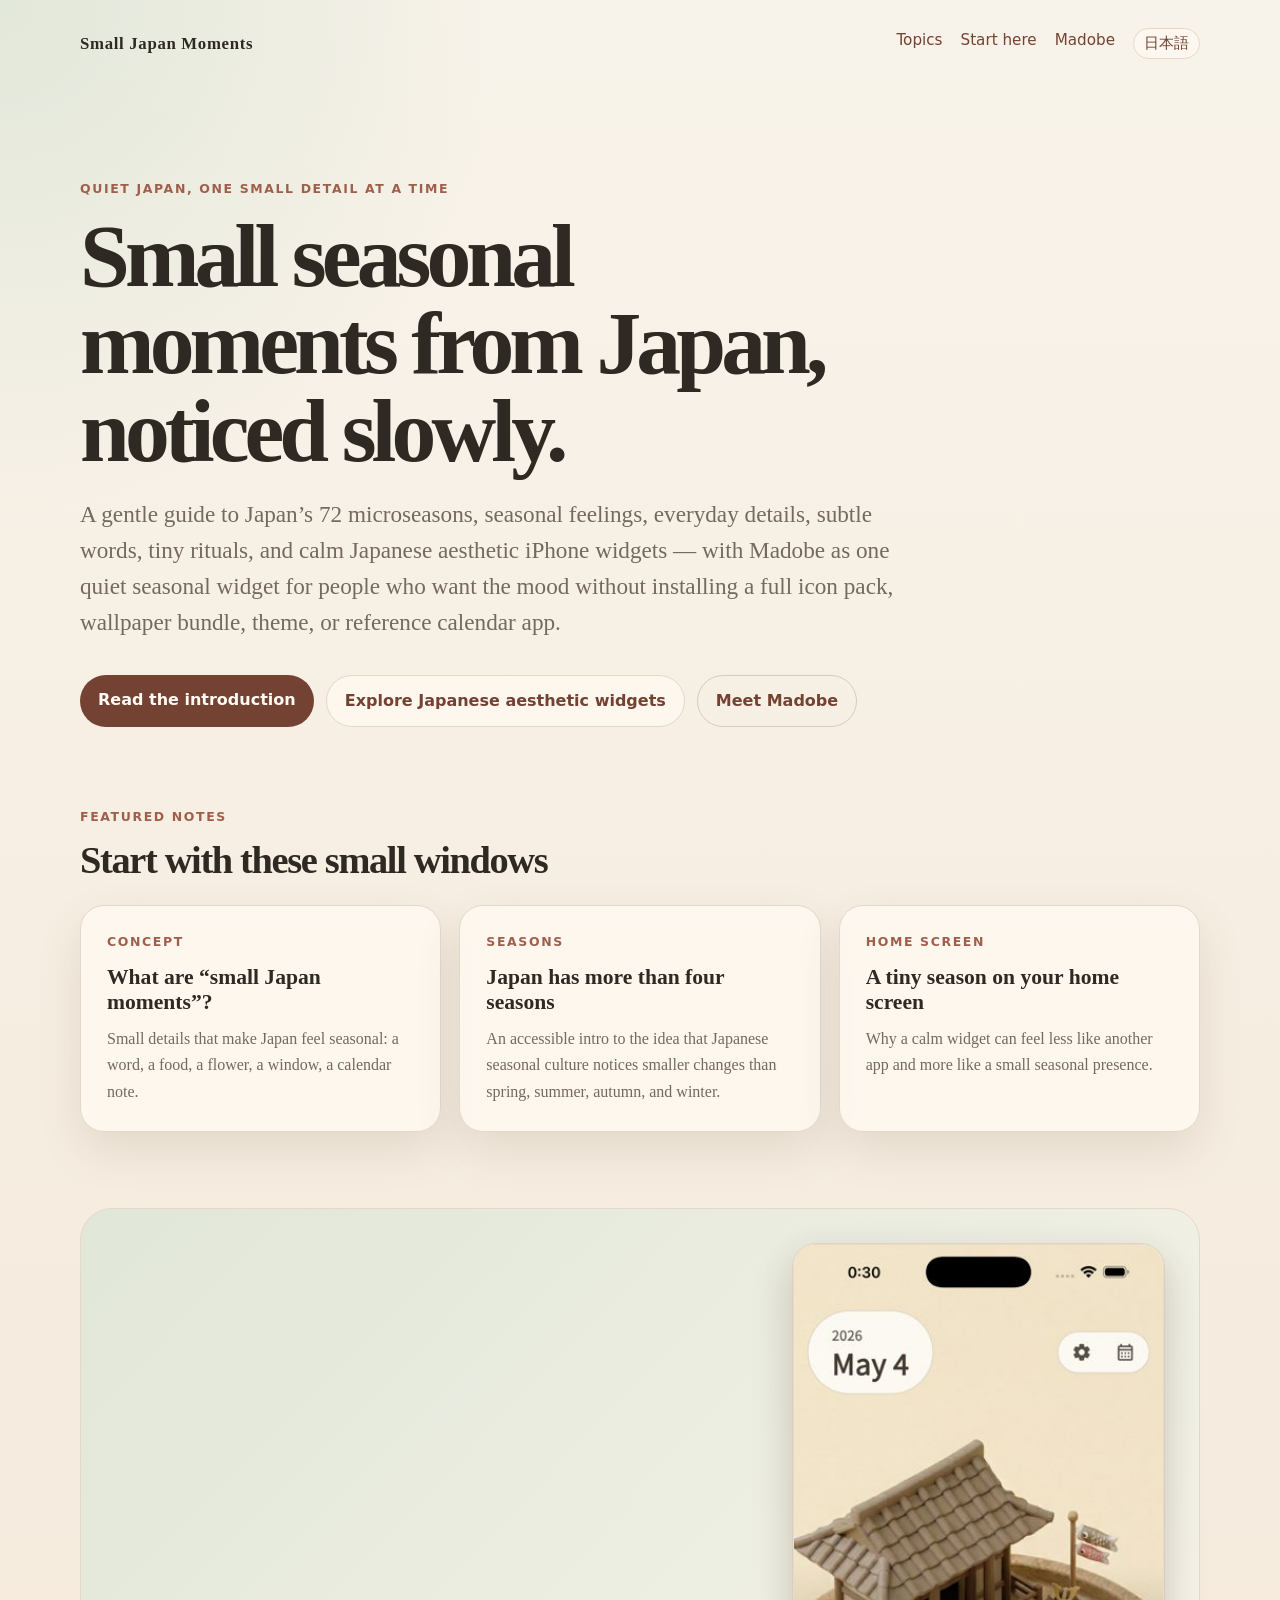
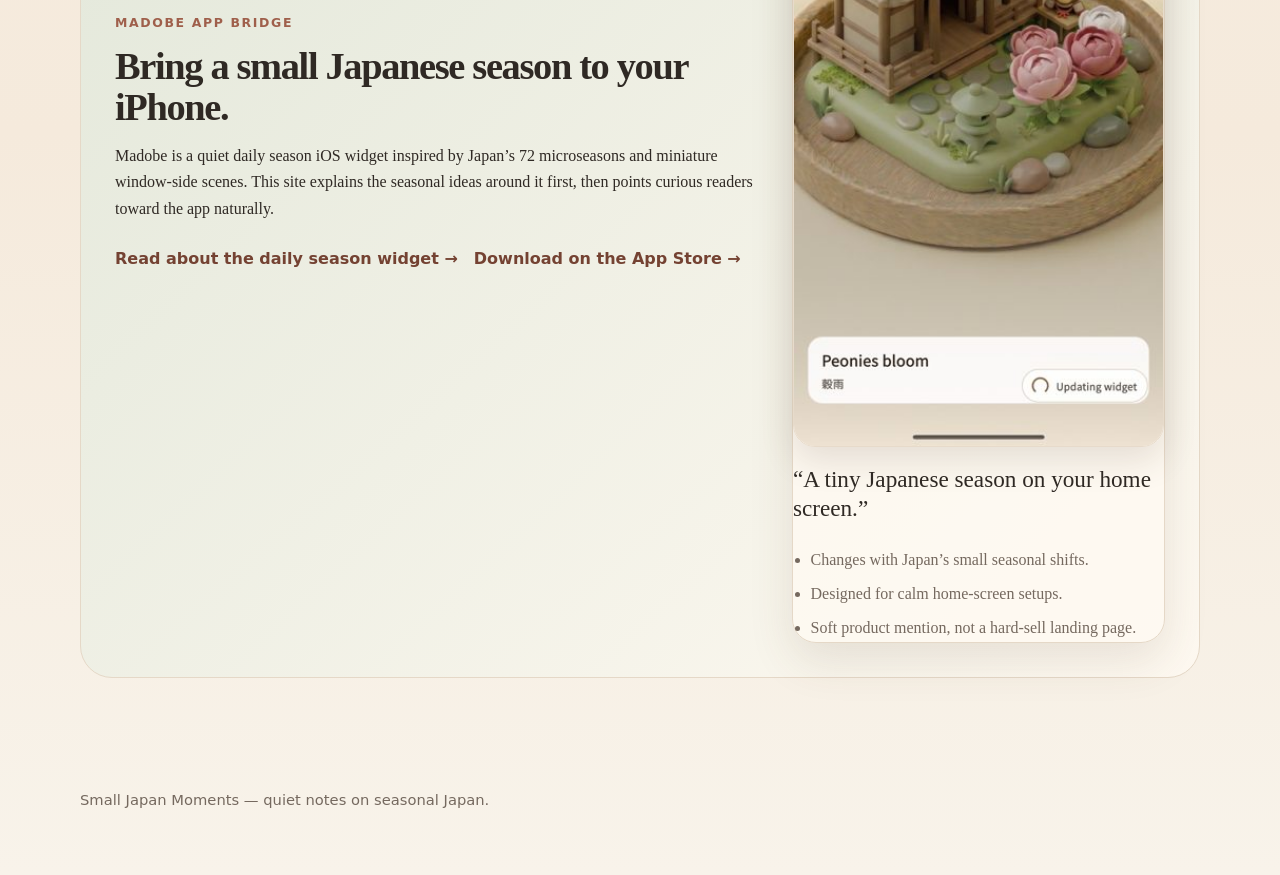
==== commit a44936d4: "Refine Madobe daily season widget bridge" ====
--- a/index.html
+++ b/index.html
@@ -61,9 +61,9 @@
         <div>
           <p class="eyebrow">Madobe app bridge</p>
           <h2 id="madobe-title">Bring a small Japanese season to your iPhone.</h2>
-          <p>Madobe is a quiet iOS widget inspired by Japan’s 72 microseasons and miniature window-side scenes. This site explains the seasonal ideas around it first, then points curious readers toward the app naturally.</p>
+          <p>Madobe is a quiet daily season iOS widget inspired by Japan’s 72 microseasons and miniature window-side scenes. This site explains the seasonal ideas around it first, then points curious readers toward the app naturally.</p>
           <div class="inline-actions">
-            <a class="text-link" href="madobe.html">Read the Madobe introduction →</a>
+            <a class="text-link" href="madobe.html">Read about the daily season widget →</a>
             <a class="text-link" href="https://apps.apple.com/app/id6761128780">Download on the App Store →</a>
           </div>
         </div>
